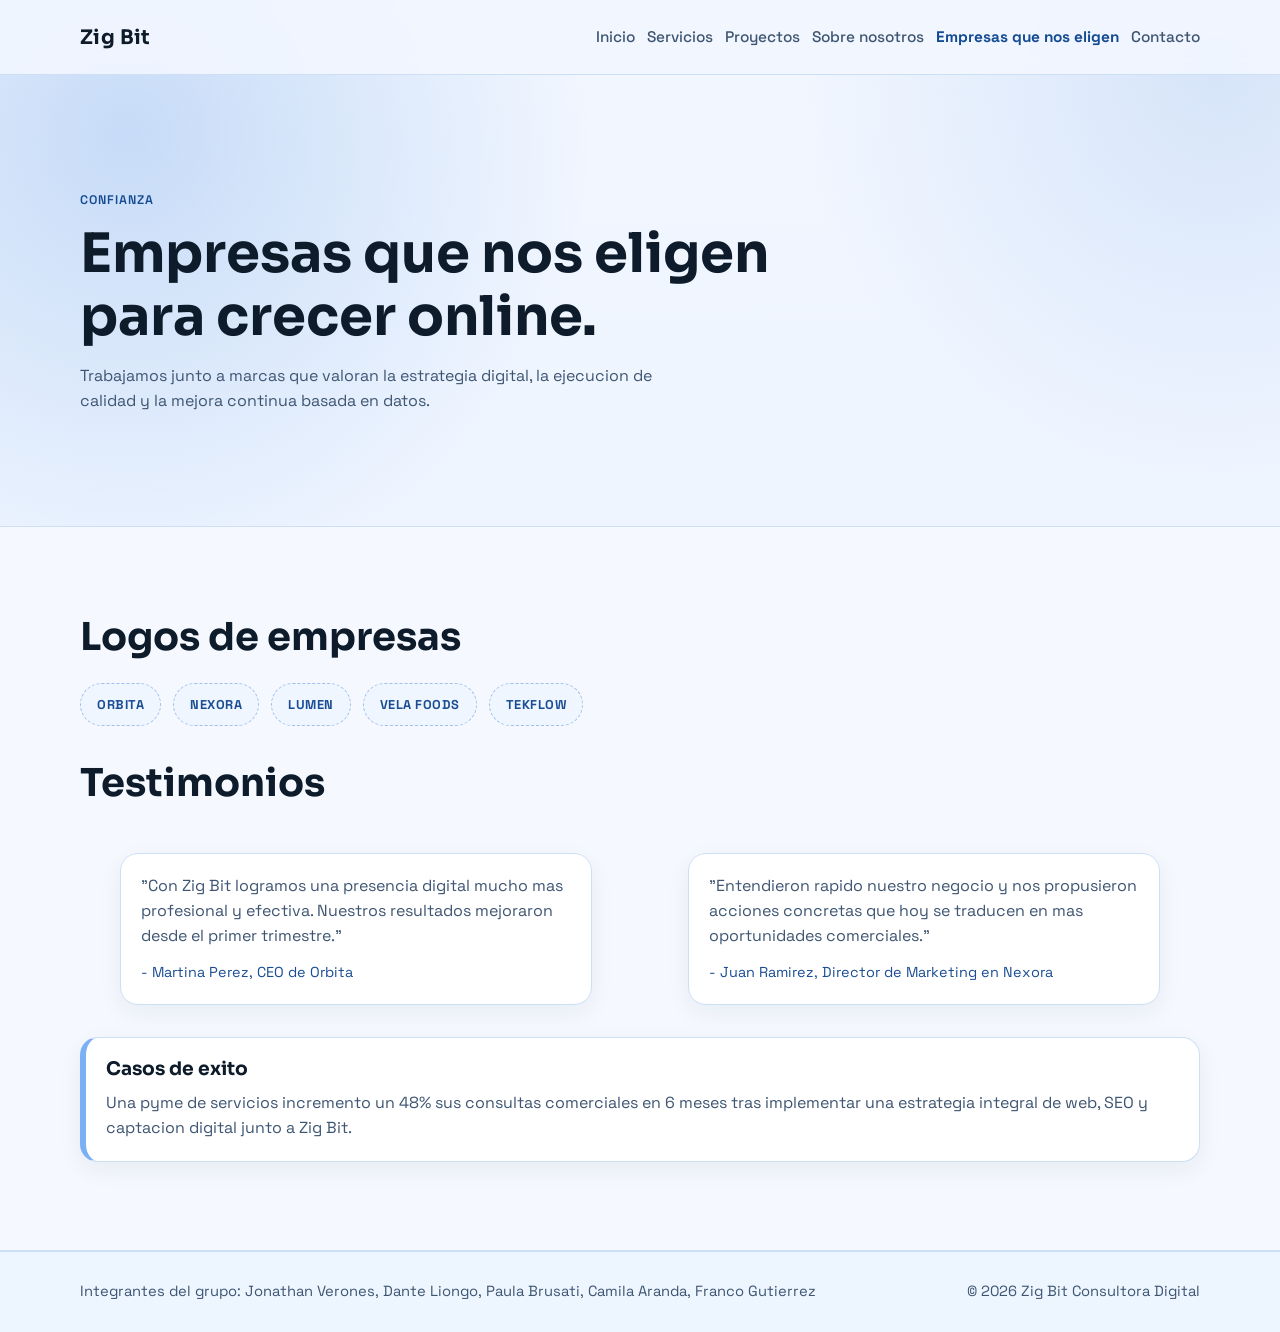
==== clientes.html @ f63afa59 "Agregar archivos HTML y CSS para la estructura del sitio web de Zig Bit" ====
<!doctype html>
<html lang="es">
  <head>
    <meta charset="UTF-8" />
    <meta name="viewport" content="width=device-width, initial-scale=1.0" />
    <title>Empresas que nos eligen | Zig Bit</title>
    <meta
      name="description"
      content="Empresas que confian en Zig Bit: logos, testimonios y casos de exito."
    />
    <link rel="preconnect" href="https://fonts.googleapis.com" />
    <link rel="preconnect" href="https://fonts.gstatic.com" crossorigin />
    <link
      href="https://fonts.googleapis.com/css2?family=Space+Grotesk:wght@400;500;600;700&family=Sora:wght@400;600;700&display=swap"
      rel="stylesheet"
    />
    <link rel="stylesheet" href="styles.css" />
  </head>
  <body>
    <header class="site-header">
      <div class="container nav-wrap">
        <a class="brand" href="index.html">Zig Bit</a>
        <nav>
          <ul class="nav-links">
            <li><a href="index.html">Inicio</a></li>
            <li><a href="servicios.html">Servicios</a></li>
            <li><a href="proyectos.html">Proyectos</a></li>
            <li><a href="nosotros.html">Sobre nosotros</a></li>
            <li><a class="active" href="clientes.html">Empresas que nos eligen</a></li>
            <li><a href="contacto.html">Contacto</a></li>
          </ul>
        </nav>
      </div>
    </header>

    <main>
      <section class="section hero">
        <div class="container">
          <p class="eyebrow reveal">Confianza</p>
          <h1 class="reveal delay-1">Empresas que nos eligen para crecer online.</h1>
          <p class="lead reveal delay-2">
            Trabajamos junto a marcas que valoran la estrategia digital, la ejecucion de calidad y
            la mejora continua basada en datos.
          </p>
        </div>
      </section>

      <section class="section alt-bg">
        <div class="container">
          <h2 class="section-title reveal">Logos de empresas</h2>
          <div class="logo-cloud reveal delay-1" aria-label="Empresas clientes">
            <span>ORBITA</span>
            <span>NEXORA</span>
            <span>LUMEN</span>
            <span>VELA FOODS</span>
            <span>TEKFLOW</span>
          </div>

          <h2 class="section-title reveal" style="margin-top: 2.2rem">Testimonios</h2>
          <div class="testimonial-grid">
            <blockquote class="testimonial reveal">
              <p>
                "Con Zig Bit logramos una presencia digital mucho mas profesional y efectiva.
                Nuestros resultados mejoraron desde el primer trimestre."
              </p>
              <cite>- Martina Perez, CEO de Orbita</cite>
            </blockquote>
            <blockquote class="testimonial reveal delay-1">
              <p>
                "Entendieron rapido nuestro negocio y nos propusieron acciones concretas que hoy se
                traducen en mas oportunidades comerciales."
              </p>
              <cite>- Juan Ramirez, Director de Marketing en Nexora</cite>
            </blockquote>
          </div>

          <article class="success-case reveal delay-2">
            <h3>Casos de exito</h3>
            <p>
              Una pyme de servicios incremento un 48% sus consultas comerciales en 6 meses tras
              implementar una estrategia integral de web, SEO y captacion digital junto a Zig Bit.
            </p>
          </article>
        </div>
      </section>
    </main>

    <footer class="site-footer">
      <div class="container footer-wrap">
        <p>
          Integrantes del grupo: Jonathan Verones, Dante Liongo, Paula Brusati, Camila Aranda,
          Franco Gutierrez
        </p>
        <p>&copy; 2026 Zig Bit Consultora Digital</p>
      </div>
    </footer>
  </body>
</html>
---- styles.css ----
:root {
  --bg: #eaf3ff;
  --bg-alt: #f5f9ff;
  --ink: #0d1b2a;
  --muted: #3e5572;
  --brand: #1d6fd8;
  --brand-dark: #144b93;
  --card: #ffffff;
  --line: #cddff5;
  --max: 1120px;
  --radius: 18px;
  --shadow: 0 20px 45px rgba(15, 26, 31, 0.1);
}

* {
  box-sizing: border-box;
}

html {
  scroll-behavior: smooth;
}

body {
  margin: 0;
  font-family: 'Space Grotesk', 'Segoe UI', sans-serif;
  color: var(--ink);
  background:
    radial-gradient(circle at 10% 10%, rgba(29, 111, 216, 0.2), transparent 28%),
    radial-gradient(circle at 95% 5%, rgba(72, 132, 218, 0.16), transparent 24%),
    linear-gradient(180deg, #f2f7ff 0%, #e8f1ff 100%);
  line-height: 1.55;
}

img {
  max-width: 100%;
  display: block;
}

.container {
  width: min(100% - 2rem, var(--max));
  margin-inline: auto;
}

.section {
  padding: 5.5rem 0;
}

.alt-bg {
  background: var(--bg-alt);
  border-block: 1px solid var(--line);
}

.site-header {
  position: sticky;
  top: 0;
  z-index: 30;
  backdrop-filter: blur(10px);
  background: rgba(242, 247, 255, 0.9);
  border-bottom: 1px solid var(--line);
}

.nav-wrap {
  min-height: 74px;
  display: flex;
  align-items: center;
  justify-content: space-between;
  gap: 1rem;
}

.brand {
  font-family: 'Sora', sans-serif;
  font-weight: 700;
  font-size: 1.25rem;
  letter-spacing: 0.02em;
  color: var(--ink);
  text-decoration: none;
}

.nav-links {
  margin: 0;
  padding: 0;
  list-style: none;
  display: flex;
  flex-wrap: wrap;
  gap: 0.75rem;
}

.nav-links a {
  text-decoration: none;
  color: var(--muted);
  font-size: 0.96rem;
  font-weight: 500;
  transition: color 0.2s ease;
}

.nav-links a:hover,
.nav-links a:focus-visible {
  color: var(--brand-dark);
}

.nav-links a.active {
  color: var(--brand-dark);
  font-weight: 700;
}

.hero {
  padding-top: 6.5rem;
}

.hero-grid {
  display: grid;
  gap: 2rem;
  align-items: center;
  grid-template-columns: 1.1fr 0.9fr;
}

.eyebrow {
  font-weight: 600;
  text-transform: uppercase;
  letter-spacing: 0.08em;
  font-size: 0.78rem;
  color: var(--brand-dark);
}

h1,
h2,
h3 {
  margin: 0 0 0.75rem;
  font-family: 'Sora', sans-serif;
  line-height: 1.15;
}

h1 {
  font-size: clamp(2rem, 6vw, 3.4rem);
  max-width: 18ch;
}

.lead {
  color: var(--muted);
  max-width: 60ch;
  margin-bottom: 1.5rem;
}

.btn {
  display: inline-block;
  border: none;
  border-radius: 999px;
  background: linear-gradient(120deg, var(--brand), #3f91f7);
  color: white;
  text-decoration: none;
  font-weight: 700;
  font-size: 0.96rem;
  padding: 0.82rem 1.4rem;
  cursor: pointer;
  transition:
    transform 0.2s ease,
    filter 0.2s ease;
}

.btn:hover,
.btn:focus-visible {
  transform: translateY(-2px);
  filter: brightness(0.96);
}

.hero-media {
  border-radius: var(--radius);
  overflow: hidden;
  box-shadow: var(--shadow);
  border: 1px solid var(--line);
}

.hero-media img {
  width: 100%;
  height: 100%;
  min-height: 340px;
  object-fit: cover;
}

.section-title {
  font-size: clamp(1.6rem, 4vw, 2.4rem);
  margin-bottom: 0.65rem;
}

.section-subtitle {
  max-width: 62ch;
  color: var(--muted);
}

.cards-grid,
.project-grid,
.testimonial-grid {
  display: grid;
  gap: 1rem;
  margin-top: 2rem;
}

.cards-grid {
  grid-template-columns: repeat(3, minmax(0, 1fr));
}

.project-grid {
  grid-template-columns: repeat(3, minmax(0, 1fr));
}

.card,
.project,
.testimonial,
.success-case,
.contact-form {
  background: var(--card);
  border: 1px solid var(--line);
  border-radius: var(--radius);
  padding: 1.25rem;
  box-shadow: 0 8px 24px rgba(15, 26, 31, 0.06);
}

.card p,
.project p,
.testimonial p,
.success-case p {
  margin: 0;
  color: var(--muted);
}

.about-grid {
  display: grid;
  grid-template-columns: repeat(2, minmax(0, 1fr));
  gap: 2rem;
}

.about-grid p {
  color: var(--muted);
}

.logo-cloud {
  margin-top: 1.5rem;
  display: flex;
  flex-wrap: wrap;
  gap: 0.75rem;
}

.logo-cloud span {
  display: inline-flex;
  align-items: center;
  justify-content: center;
  padding: 0.65rem 1rem;
  border: 1px dashed #9ec0ec;
  border-radius: 999px;
  background: #eff6ff;
  color: #1a4d93;
  font-weight: 700;
  letter-spacing: 0.04em;
  font-size: 0.8rem;
}

.testimonial-grid {
  grid-template-columns: repeat(2, minmax(0, 1fr));
}

.testimonial cite {
  margin-top: 0.8rem;
  display: block;
  color: #1a4d93;
  font-style: normal;
  font-size: 0.9rem;
}

.success-case {
  margin-top: 1rem;
  border-left: 6px solid #7bb0f5;
}

.contact-grid {
  display: grid;
  gap: 2rem;
  grid-template-columns: 1fr 1fr;
}

.contact-data {
  list-style: none;
  padding: 0;
  margin: 1.1rem 0 0;
}

.contact-data li {
  margin-bottom: 0.45rem;
  color: var(--muted);
}

.contact-form {
  display: grid;
  gap: 0.55rem;
}

.contact-form label {
  font-weight: 600;
  font-size: 0.92rem;
}

.contact-form input,
.contact-form textarea {
  width: 100%;
  border: 1px solid #bdd5f2;
  border-radius: 12px;
  padding: 0.75rem 0.85rem;
  font: inherit;
  background: #fcfeff;
  color: var(--ink);
}

.contact-form input:focus,
.contact-form textarea:focus {
  outline: 2px solid #8cb8ee;
  border-color: transparent;
}

.site-footer {
  border-top: 1px solid var(--line);
  background: #edf5ff;
}

.text-link {
  color: var(--brand-dark);
  font-weight: 700;
  text-decoration: none;
}

.text-link:hover,
.text-link:focus-visible {
  text-decoration: underline;
}

.footer-wrap {
  min-height: 80px;
  display: flex;
  justify-content: space-between;
  align-items: center;
  gap: 1rem;
  flex-wrap: wrap;
  font-size: 0.92rem;
  color: var(--muted);
}

.reveal {
  opacity: 0;
  transform: translateY(14px);
  animation: revealUp 0.85s ease forwards;
}

.delay-1 {
  animation-delay: 0.12s;
}

.delay-2 {
  animation-delay: 0.22s;
}

@keyframes revealUp {
  to {
    opacity: 1;
    transform: translateY(0);
  }
}

@media (max-width: 980px) {
  .hero-grid,
  .cards-grid,
  .project-grid,
  .about-grid,
  .contact-grid,
  .testimonial-grid {
    grid-template-columns: 1fr;
  }

  .nav-wrap {
    padding-block: 0.85rem;
  }

  .hero {
    padding-top: 5rem;
  }
}

@media (max-width: 560px) {
  .section {
    padding: 4rem 0;
  }

  .footer-wrap {
    padding: 1rem 0;
  }
}
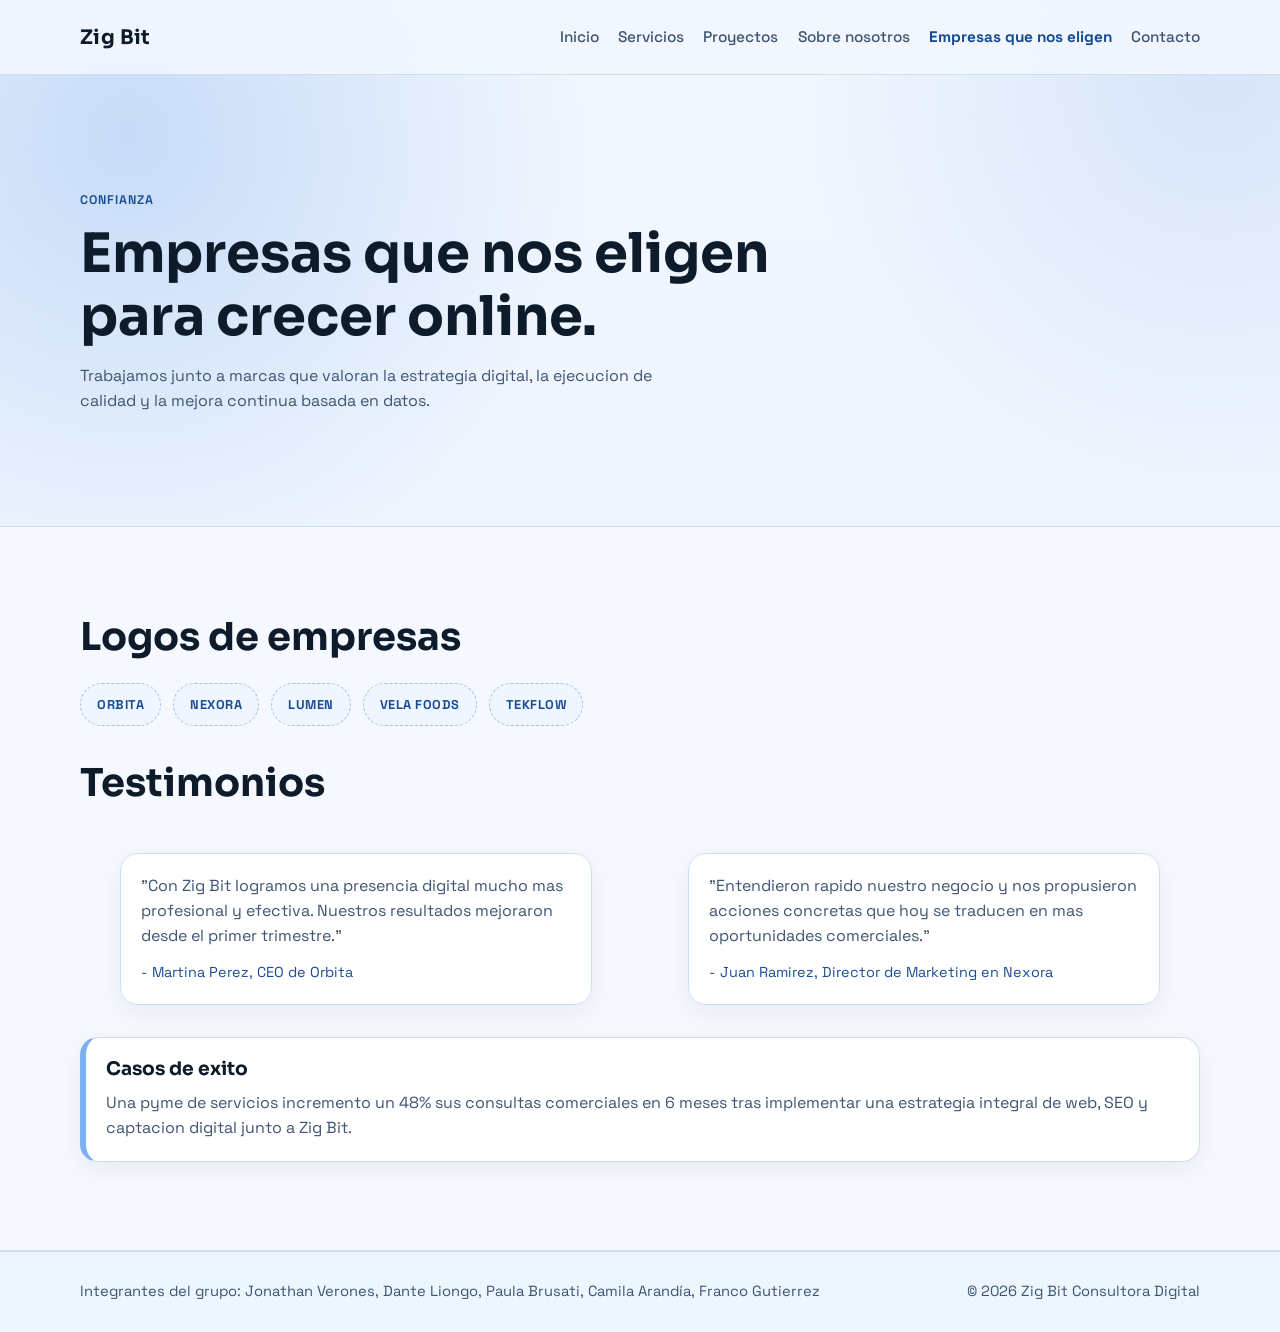
==== commit 2ecc88a9: "fix(footer):corrección de nombre en el pie de página en múltiples archivos HTML" ====
--- a/clientes.html
+++ b/clientes.html
@@ -88,7 +88,7 @@
     <footer class="site-footer">
       <div class="container footer-wrap">
         <p>
-          Integrantes del grupo: Jonathan Verones, Dante Liongo, Paula Brusati, Camila Aranda,
+          Integrantes del grupo: Jonathan Verones, Dante Liongo, Paula Brusati, Camila Arandía,
           Franco Gutierrez
         </p>
         <p>&copy; 2026 Zig Bit Consultora Digital</p>
--- a/styles.css
+++ b/styles.css
@@ -82,7 +82,7 @@
   list-style: none;
   display: flex;
   flex-wrap: wrap;
-  gap: 0.75rem;
+  gap: 1.2rem;
 }
 
 .nav-links a {
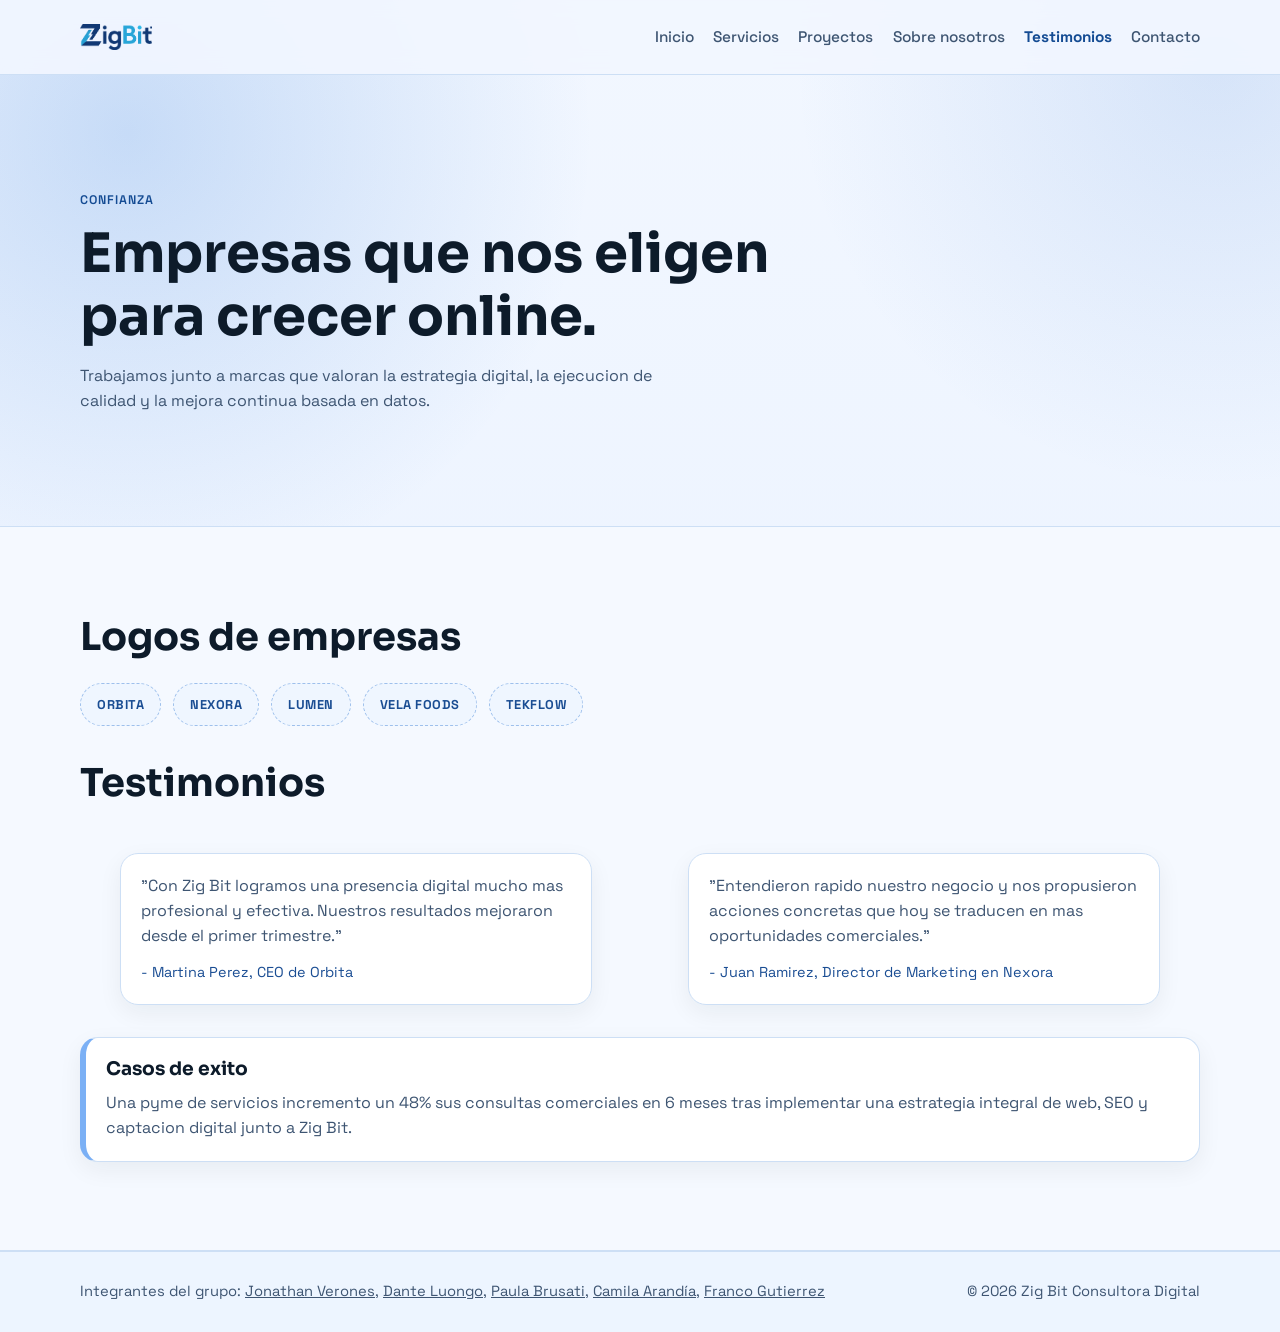
==== commit a8b631f1: "feat: agregar logo y actualizar títulos en múltiples archivos HTML" ====
--- a/clientes.html
+++ b/clientes.html
@@ -3,7 +3,7 @@
   <head>
     <meta charset="UTF-8" />
     <meta name="viewport" content="width=device-width, initial-scale=1.0" />
-    <title>Empresas que nos eligen | Zig Bit</title>
+    <title>Testimonios | Zig Bit</title>
     <meta
       name="description"
       content="Empresas que confian en Zig Bit: logos, testimonios y casos de exito."
@@ -19,14 +19,16 @@
   <body>
     <header class="site-header">
       <div class="container nav-wrap">
-        <a class="brand" href="index.html">Zig Bit</a>
+        <a class="brand" href="index.html">
+          <img class="logo-brand" src="LogoNombre.png" alt="Logo de Zig Bit Consultora Digital" />
+        </a>
         <nav>
           <ul class="nav-links">
             <li><a href="index.html">Inicio</a></li>
             <li><a href="servicios.html">Servicios</a></li>
             <li><a href="proyectos.html">Proyectos</a></li>
             <li><a href="nosotros.html">Sobre nosotros</a></li>
-            <li><a class="active" href="clientes.html">Empresas que nos eligen</a></li>
+            <li><a class="active" href="clientes.html">Testimonios</a></li>
             <li><a href="contacto.html">Contacto</a></li>
           </ul>
         </nav>
@@ -88,8 +90,37 @@
     <footer class="site-footer">
       <div class="container footer-wrap">
         <p>
-          Integrantes del grupo: Jonathan Verones, Dante Liongo, Paula Brusati, Camila Arandía,
-          Franco Gutierrez
+          Integrantes del grupo:
+          <a
+            href="https://jonathandylanverones.github.io/Proyecto1DYDWEB/"
+            target="_blank"
+            rel="noopener noreferrer"
+            >Jonathan Verones</a
+          >,
+          <a
+            target="_blank"
+            href="https://danteuade.github.io/Proyecto1/index.html"
+            rel="noopener noreferrer"
+            >Dante Luongo</a
+          >,
+          <a
+            href="https://paula-brusati.github.io/Proyecto1viernes/index.html"
+            target="_blank"
+            rel="noopener noreferrer"
+            >Paula Brusati</a
+          >,
+          <a
+            target="_blank"
+            href="https://carandia.github.io/Proyecto_1_viernes/"
+            rel="noopener noreferrer"
+            >Camila Arandía</a
+          >,
+          <a
+            target="_blank"
+            href="https://franco4457.github.io/uni-web-proyecto-1/"
+            rel="noopener noreferrer"
+            >Franco Gutierrez</a
+          >
         </p>
         <p>&copy; 2026 Zig Bit Consultora Digital</p>
       </div>
--- a/styles.css
+++ b/styles.css
@@ -21,6 +21,9 @@
 }
 
 body {
+  min-height: 100vh;
+  display: flex;
+  flex-direction: column;
   margin: 0;
   font-family: 'Space Grotesk', 'Segoe UI', sans-serif;
   color: var(--ink);
@@ -41,7 +44,14 @@
   margin-inline: auto;
 }
 
+main {
+  display: flex;
+  flex-direction: column;
+  flex: 1;
+}
+
 .section {
+  flex: 1;
   padding: 5.5rem 0;
 }
 
@@ -356,6 +366,22 @@
   animation-delay: 0.22s;
 }
 
+.logo-brand {
+  width: 72px;
+  height: 72px;
+  object-fit: contain;
+}
+
+.inicio-explore {
+  background-color: var(--bg-alt);
+  border-top: 1px solid var(--line);
+}
+
+.footer-wrap a {
+  color: var(--muted);
+  /* text-decoration: none; */
+}
+
 @keyframes revealUp {
   to {
     opacity: 1;
